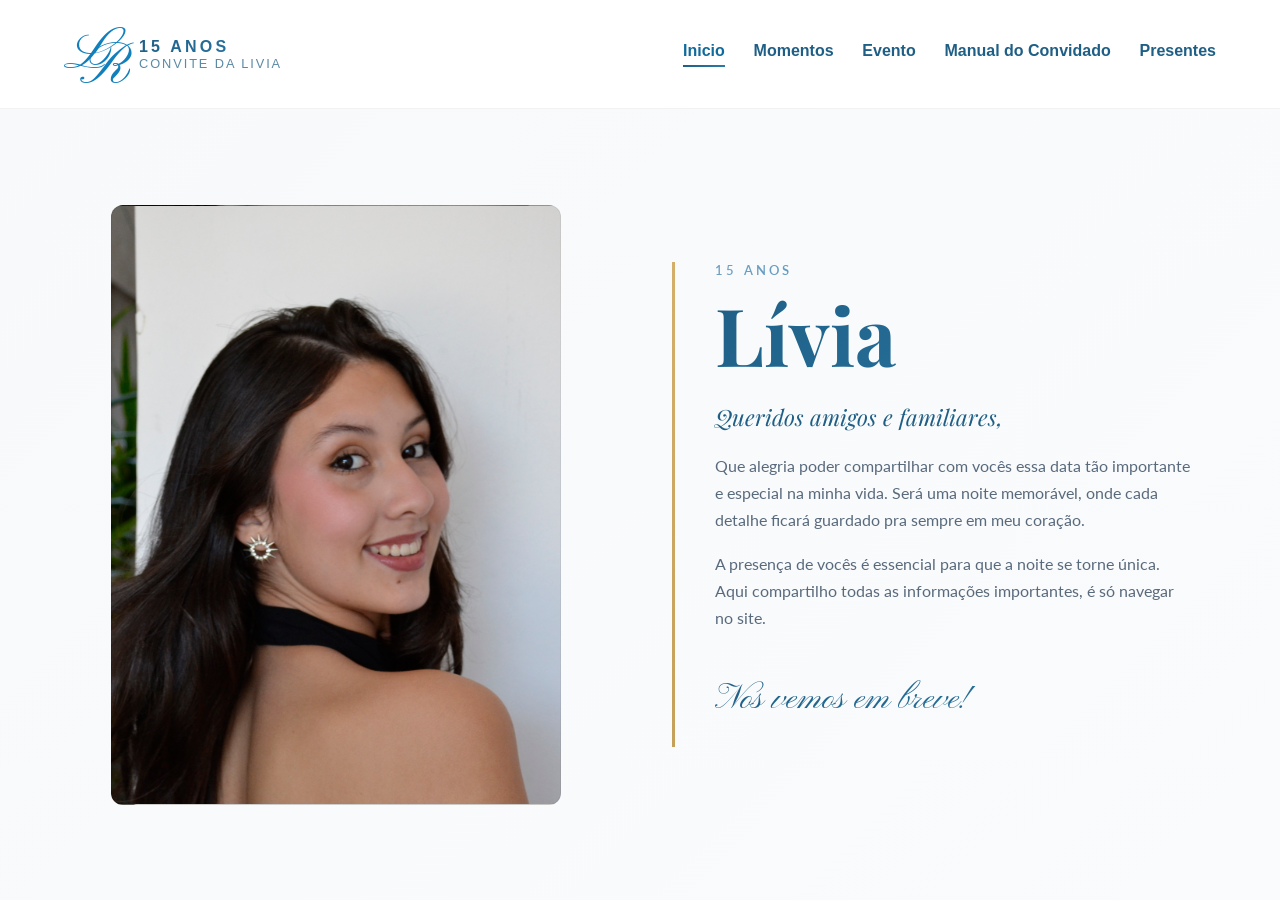
==== index.html @ baaee584 "Att funções" ====
<!DOCTYPE html>
<html lang="pt-br">

<head>
    <meta charset="UTF-8">
    <meta name="viewport" content="width=device-width, initial-scale=1.0">
    <link rel="preconnect" href="https://fonts.googleapis.com">
    <link rel="preconnect" href="https://fonts.gstatic.com" crossorigin>
    <link
        href="https://fonts.googleapis.com/css2?family=Lato:wght@300;400;700&family=Pinyon+Script&family=Playfair+Display:ital,wght@0,400;0,500;0,700;1,400&display=swap"
        rel="stylesheet">
    <link rel="stylesheet" href="css/style.css">
    <link rel="stylesheet" href="css/rsvp.css">
    <title>Festa da Livia</title>
</head>

<body>
    <div id="loading">
        <div class="iniciais">
            <span class="l">L</span>
            <span class="r">R</span>
        </div>
    </div>
    <div class="page">
        <header class="site-header">
            <div class="header-row">
                <div class="brand">
                    <div class="site-logo">
                        <span class="l">L</span>
                        <span class="r">R</span>
                    </div>
                    <div class="brand-info">
                        <span class="brand-title">15 anos</span>
                        <span class="brand-subtitle">Convite da Livia</span>
                    </div>
                </div>
                <button class="nav-toggle" type="button" aria-expanded="false" aria-controls="siteNav">
                    <span></span>
                    <span></span>
                    <span></span>
                </button>
            </div>
            <nav class="site-nav" id="siteNav">
                <a href="#inicio" class="is-active">Inicio</a>
                <a href="#biografia">Momentos</a> <!-- Added Momentos Link -->
                <a href="#evento">Evento</a>
                <a href="#manual">Manual do Convidado</a>
                <a href="#presentes">Presentes</a>
            </nav>
        </header>
        <main class="content">
            <!-- HOME SECTION (Professional Arch + Vertical Line) -->
            <section class="section home is-active" id="inicio">
                <div class="home-photo" aria-hidden="true">
                    <div class="photo-placeholder"></div>
                </div>
                <div class="home-text">
                    <span class="overline">15 Anos</span>
                    <h1>Lívia</h1>
                    <p>
                        Queridos amigos e familiares,
                    </p>
                    <p>
                        Que alegria poder compartilhar com vocês essa data tão importante e especial na minha vida.
                        Será uma noite memorável, onde cada detalhe ficará guardado pra sempre em meu coração.
                    </p>
                    <p>
                        A presença de vocês é essencial para que a noite se torne única.
                        Aqui compartilho todas as informações importantes, é só navegar no site.
                    </p>
                    <p class="signature">Nos vemos em breve!</p>
                </div>
            </section>

            <!-- BIO/MOMENTOS SECTION (Carousel) -->
            <section class="section bio" id="biografia">
                <!-- Carousel Container -->
                <div class="carousel-wrapper">
                    <div class="carousel-overlay"></div>
                    <!-- <div class="section-header">
                        <h2>Momentos</h2>
                    </div> -->
                    <div class="carousel-track">
                        <!-- Para adicionar mais fotos, basta copiar e colar a linha abaixo, trocando o caminho da imagem -->
                        <div class="carousel-slide active" style="background-image: url('img/1.JPG');"></div>
                        <div class="carousel-slide" style="background-image: url('img/2.JPG');"></div>
                        <div class="carousel-slide" style="background-image: url('img/3.JPG');"></div>
                        <div class="carousel-slide" style="background-image: url('img/4.JPG');"></div>
                        <div class="carousel-slide" style="background-image: url('img/5.JPG');"></div>
                        <div class="carousel-slide" style="background-image: url('img/6.JPG');"></div>
                    </div>
                    <div class="carousel-controls">
                        <button class="carousel-btn prev" aria-label="Anterior">←</button>
                        <div class="carousel-indicators">
                        </div>
                        <button class="carousel-btn next" aria-label="Próximo">→</button>
                    </div>
                </div>
            </section>

            <!-- EVENT SECTION (Professional Cards) -->
            <section class="section event" id="evento">
                <div class="section-header">
                    <h2>O Grande Dia</h2>
                    <p><br>Detalhes para você se programar.</p>
                </div>
                <div class="event-grid details-card-row">
                    <div class="detail-card">
                        <div class="icon-circle">📅</div>
                        <h3>Data</h3>
                        <p>19/06/2026</p>
                    </div>
                    <div class="detail-card">
                        <div class="icon-circle">⏰</div>
                        <h3>Horário</h3>
                        <p>20h30</p>
                    </div>
                    <div class="detail-card">
                        <div class="icon-circle">📍</div>
                        <h3>Local</h3>
                        <p style="font-size: 12px;">Alameda Araguaia, 540 - Santa Maria, São Caetano do Sul - SP,
                            09560-580</p>
                        <a href="https://maps.app.goo.gl/WbpALjQxz7UUGR426" class="btn-text">VER MAPA</a>
                    </div>
                </div>
                <div class="rsvp-area">
                    <button id="openRSVP" class="btn-primary">Confirmar Presença</button>
                    <p>Precisa de ajuda? <a target="_blank"
                            href="https://wa.me/5511984504493?text=Ol%C3%A1,%20preciso%20de%20ajuda%20sobre%20a%20festa%20da%20L%C3%ADvia!">Me
                            chame no WhatsApp</a></p>
                </div>
            </section>

            <!-- MANUAL DO CONVIDADO (Dress Code) -->
            <section class="section manual" id="manual">
                <div class="manual-layout">
                    <div class="manual-half left">
                        <span class="overline">Dress Code</span>
                        <h2>Homens</h2>
                        <p class="dress-code">Esporte Fino</p>
                        <p>
                            Sugerimos calça de sarja ou alfaiataria, camisa social. Uma combinação elegante e
                            confortável.
                        </p>
                    </div>
                    <!-- Right half implicitly acts as the separator because of its CSS formatting -->
                    <div class="manual-half right">
                        <span class="overline">Dress Code</span>
                        <h2>Mulheres</h2>
                        <p class="dress-code">Esporte Fino</p>
                        <p>
                            Sugerimos vestidos longuetes, midi ou na altura do joelho, macacões sofisticados ou
                            conjuntos elegantes.
                        </p>
                    </div>
                </div>

                <div class="manual-important-info forbidden-colors"
                    style="text-align: center; width: fit-content; max-width: 90vw; margin: 0 auto;">
                    <p>
                        <strong>Atenção:</strong> Por favor evitem as cores rosa e azul devido ser de uso exclusivo da
                        debutante.
                    </p>
                </div>

                <div class="manual-important-info forbidden-colors">
                    <p>
                        📅 <strong>Confirme a sua presença até o dia 05 de junho</strong><br><br>
                    <p style="text-align: center;">Apenas presenças confirmadas estarão incluídas na lista de convidados
                    </p>
                    </p>
                </div>
            </section>

            <!-- GIFTS SECTION (Side-by-Side Layout) -->
            <section class="section gifts" id="presentes">
                <div class="gifts-container">
                    <div class="gifts-info">
                        <h2>Presentes</h2>
                        <div class="gifts-message">
                            <p>
                                Gastei o dinheiro do meu intercâmbio na festa. Mas prometi aos meus pais que vocês me
                                ajudariam a realizá-lo mesmo assim.
                            </p>
                            <p>
                                Como sugestão de presente, seguem cotas onde vocês podem me ajudar a realizar mais esse
                                sonho.
                            </p>
                            <p class="highlight-text">
                                Logo menos vão me ver estudando pelo mundo. Obrigada!
                            </p>
                        </div>
                    </div>
                    <div class="gift-grid">
                        <button class="gift-option" data-value="50">
                            <span class="gift-badge">✈️ Viagem</span>
                            <span class="gift-amount">R$ 50</span>
                            <span class="gift-desc">Ajude na passagem</span>
                            <span class="gift-action">CONTRIBUIR</span>
                        </button>
                        <button class="gift-option featured" data-value="100">
                            <span class="gift-badge">📚 Estudos</span>
                            <span class="gift-amount">R$ 100</span>
                            <span class="gift-desc">Ajude nos livros</span>
                            <span class="gift-action">CONTRIBUIR</span>
                        </button>
                        <button class="gift-option" data-value="200">
                            <span class="gift-badge">🌍 Sonho</span>
                            <span class="gift-amount">R$ 200</span>
                            <span class="gift-desc">Ajude no sonho</span>
                            <span class="gift-action">CONTRIBUIR</span>
                        </button>
                        <button class="gift-option" data-value="outro">
                            <span class="gift-amount">Outro Valor</span>
                            <span class="gift-desc"> </span>
                            <span class="gift-action">CONTRIBUIR</span>
                        </button>
                    </div>
                </div>
            </section>
        </main>
    </div>
    <div class="modal" id="giftModal" aria-hidden="true">
        <div class="modal-backdrop" data-close></div>
        <div class="modal-card" role="dialog" aria-modal="true" aria-labelledby="giftTitle">
            <button class="modal-close" type="button" data-close aria-label="Fechar">×</button>
            <div class="modal-step modal-form is-active">
                <h3 id="giftTitle">Confirmar Presente</h3>
                <p class="modal-value">Valor: <strong id="giftValue">R$ 50</strong></p>
                <form id="giftForm" class="gift-form">
                    <label>
                        Nome Completo
                        <input type="text" name="nome" placeholder="Seu nome aqui" required>
                    </label>
                    <label id="customValueLabel" style="display:none;">
                        Valor que deseja doar (R$)
                        <input type="number" name="valorCustom" min="1" placeholder="Ex: 75">
                    </label>
                    <label>
                        Mensagem para a Livia
                        <textarea name="mensagem" rows="3" placeholder="Deixe um carinho..."></textarea>
                    </label>
                    <button type="submit">Gerar Pix</button>
                </form>
            </div>
            <div class="modal-step modal-qr">
                <h3>Obrigada!</h3>
                <p>Use o QR Code abaixo para finalizar o Pix.</p>
                <div class="qr-placeholder">QR Code aqui</div>
                <button type="button" id="copyPixBtn" class="copy-btn" style="display: none;">Copiar Código Pix</button>
                <p class="verification-note" style="margin-top: 1.5rem; font-size: 0.9rem; color: #596a7d; background: #eef2f5; padding: 1rem; border-radius: 8px; text-align: center; border: 1px solid rgba(89, 106, 125, 0.1);">
                    <strong>Aviso:</strong> Não há verificação automática de pagamento no site. Após finalizar o Pix no seu banco, o processo está concluído e você já pode fechar esta tela.
                </p>
                <p class="thanks-text" style="margin-top: 1.5rem;">Muito obrigada pelo carinho.</p>
            </div>
        </div>
    </div>
    <!-- RSVP MODAL -->
    <div class="modal" id="rsvpModal" aria-hidden="true">
        <div class="modal-backdrop" data-close></div>
        <div class="modal-card" role="dialog" aria-modal="true" aria-labelledby="rsvpTitle">
            <button class="modal-close" type="button" data-close aria-label="Fechar">×</button>
            <div class="modal-step is-active">
                <h3 id="rsvpTitle">Confirmar Presença</h3>
                <p>Por favor, preencha os dados abaixo para confirmar seu lugar na festa.</p>
                <form id="rsvpForm" class="gift-form">
                    <label>
                        Nome Completo
                        <input type="text" name="nome" placeholder="Seu nome aqui" required>
                    </label>
                    <label>
                        Quantas pessoas vão com você?
                        <input type="number" name="convidados" min="0" value="0" required>
                    </label>
                    <button type="submit">Confirmar Presença</button>
                </form>
            </div>
            <!-- Tela de Sucesso (aparece após confirmar) -->
            <div id="rsvpSuccess" class="rsvp-success" style="display:none;">
                <svg class="check-circle" viewBox="0 0 52 52">
                    <circle class="circle" cx="26" cy="26" r="25" />
                    <path class="check" d="M14 27 l8 8 l16 -16" />
                </svg>
                <h3>Presença Confirmada!</h3>
                <p>Ficamos felizes em saber que você estará<br>na festa da Livia. Até lá! 🎉</p>
            </div>
        </div>
    </div>

    <script src="js/script.js"></script>
    <script src="js/carousel.js"></script>
    <script src="js/modal.js"></script>
    <script src="js/rsvp.js"></script>
</body>

</html>
---- css/style.css ----
/* ========================================
   PROFESSIONAL UI/UX REDESIGN
   Modern, Premium, Elegant
   ======================================== */

@import url(https://fonts.googleapis.com/css2?family=Pinyon+Script&display=swap);

/* ========================================
   1. RESET & BASE
   ======================================== */

* {
    margin: 0;
    padding: 0;
    box-sizing: border-box;
}

html,
body {
    height: 100%;
}

html {
    scroll-behavior: smooth;
}

body {
    background: linear-gradient(135deg, #f8f9fb 0%, #fafbfc 100%);
    color: #2c3e50;
    font-family: 'Lato', sans-serif;
    display: block;
    overflow: hidden;
}

/* ========================================
   2. LOADING SCREEN
   ======================================== */

#loading {
    position: fixed;
    inset: 0;
    background: linear-gradient(135deg, #ffffff 0%, #f8f9fb 100%);
    display: flex;
    justify-content: center;
    align-items: center;
    z-index: 9999;
    animation: fadeOut 1s ease forwards;
    animation-delay: 2.5s;
}

.iniciais {
    font-family: 'Pinyon Script', cursive;
    font-size: 120px;
    color: #7fb8d6;
    opacity: 0.95;
    text-align: center;
    letter-spacing: -30px;
    animation: pulse 2s ease infinite;
}

.iniciais .l {
    margin-right: -30px;
}

.iniciais .r {
    position: relative;
    top: 50px;
}

@keyframes pulse {

    0%,
    100% {
        transform: scale(1);
        opacity: 0.8;
    }

    50% {
        transform: scale(1.05);
        opacity: 1;
    }
}

@keyframes fadeOut {
    to {
        opacity: 0;
        visibility: hidden;
    }
}

/* ========================================
   3. HEADER
   ======================================== */

.site-header {
    display: flex;
    align-items: center;
    justify-content: space-between;
    padding: 1.5rem 5%;
    position: sticky;
    top: 0;
    width: 100%;
    background: rgba(255, 255, 255, 0.98);
    backdrop-filter: blur(10px);
    border-bottom: 1px solid rgba(0, 0, 0, 0.05);
    z-index: 1000;
    font-family: sans-serif;
}

.header-row {
    display: flex;
    align-items: center;
    justify-content: space-between;
    width: 100%;
}

.brand {
    display: flex;
    align-items: center;
    gap: 1.5rem;
}

.site-logo {
    font-family: 'Pinyon Script', cursive;
    font-size: 60px;
    color: #117fbb;
    letter-spacing: -15px;
    display: flex;
    align-items: center;
    line-height: 1;
}

.site-logo .l {
    margin-right: -15px;
}

.site-logo .r {
    position: relative;
    top: 15px;
}

.brand-info {
    display: flex;
    flex-direction: column;
}

.brand-title {
    font-size: 1rem;
    font-weight: 700;
    background: linear-gradient(135deg, #1f5f86 0%, #2a7ba8 100%);
    -webkit-background-clip: text;
    -webkit-text-fill-color: transparent;
    background-clip: text;
    text-transform: uppercase;
    letter-spacing: 0.2em;
    font-family: sans-serif;
}

.brand-subtitle {
    font-size: 0.8rem;
    color: #5a8aa6;
    text-transform: uppercase;
    letter-spacing: 0.15em;
    font-family: sans-serif;
}

/* ========================================
   4. NAVIGATION
   ======================================== */

.site-nav {
    display: flex;
    gap: 1.8rem;
    font-weight: 600;
    font-family: sans-serif !important;
}

.site-nav a {
    text-decoration: none;
    color: #1f5f86;
    padding-bottom: 5px;
    border-bottom: 2px solid transparent;
    transition: all 0.3s cubic-bezier(0.4, 0, 0.2, 1);
    font-family: sans-serif;
    position: relative;
    white-space: nowrap;
}

.site-nav a::after {
    content: '';
    position: absolute;
    bottom: -2px;
    left: 0;
    width: 0;
    height: 2px;
    background: linear-gradient(90deg, #1f5f86 0%, #2a7ba8 100%);
    transition: width 0.3s cubic-bezier(0.4, 0, 0.2, 1);
}

.site-nav a:hover::after,
.site-nav a.is-active::after {
    width: 100%;
}

.site-nav a:hover,
.site-nav a.is-active {
    color: #0f6a9d;
}

.nav-toggle {
    display: none;
    border: none;
    background: transparent;
    cursor: pointer;
    flex-direction: column;
    gap: 6px;
}

.nav-toggle span {
    width: 25px;
    height: 2px;
    background: linear-gradient(90deg, #1f5f86 0%, #2a7ba8 100%);
    transition: all 0.3s;
}

/* ========================================
   5. PAGE STRUCTURE
   ======================================== */

.page {
    height: 100vh;
    overflow: hidden;
    display: flex;
    flex-direction: column;
}

.content {
    flex: 1;
    position: relative;
    background: transparent;
    overflow: hidden;
    display: flex;
    flex-direction: column;
    padding: 0 5%;
}

.content h1,
.content h2,
.content h3 {
    font-family: 'Playfair Display', serif;
}

.content p,
.content span,
.content button,
.content a:not(.btn-text) {
    font-family: 'Lato', sans-serif;
}

/* ========================================
   6. SECTIONS - SPA BEHAVIOR
   ======================================== */

.section {
    display: none;
    height: 100%;
    width: 100%;
    flex-direction: column;
    justify-content: center;
    align-items: center;
    overflow-y: auto;
}

.section.is-active {
    display: flex;
    animation: fadeInUp 0.5s cubic-bezier(0.4, 0, 0.2, 1);
}

@keyframes fadeInUp {
    from {
        opacity: 0;
        transform: translateY(20px);
    }

    to {
        opacity: 1;
        transform: translateY(0);
    }
}

.section.home.is-active {
    display: grid;
    grid-template-columns: 1fr 1fr;
    gap: 4rem;
    max-width: 1200px;
    margin: 0 auto;
    align-content: center;
}

/* ========================================
   7. HOME SECTION
   ======================================== */

.home-photo {
    display: flex;
    justify-content: center;
    position: relative;
    width: 100%;
}

.photo-placeholder {
    width: 100%;
    max-width: 450px;
    aspect-ratio: 3 / 4;
    background: #fff;
    border-radius: 12px;
    border: 1px solid rgba(0, 0, 0, 0.05);
    display: flex;
    align-items: center;
    justify-content: center;
    background-image: url('../img/Foto Principal.JPG');
    background-size: cover;
    background-position: center;
    color: transparent;
    font-weight: 600;
    position: relative;
    transition: transform 0.3s cubic-bezier(0.4, 0, 0.2, 1);
}

.photo-placeholder:hover {
    transform: scale(1.02);
}

.home-text {
    border-left: 3px solid transparent;
    border-image: linear-gradient(180deg, #d4af6a 0%, #c5a059 100%) 1;
    padding-left: 2.5rem;
    text-align: left;
    display: flex;
    flex-direction: column;
    justify-content: center;
}

.home-text .overline {
    font-family: 'Lato', sans-serif;
    display: block;
    font-size: 0.8rem;
    text-transform: uppercase;
    letter-spacing: 0.25em;
    background: linear-gradient(90deg, #6fa0c4 0%, #2a7ba8 100%);
    -webkit-background-clip: text;
    -webkit-text-fill-color: transparent;
    background-clip: text;
    margin-bottom: 1rem;
    font-weight: 600;
}

.home-text h1 {
    font-family: 'Playfair Display', serif;
    font-size: 5rem;
    background: linear-gradient(135deg, #1f5f86 0%, #2a7ba8 100%);
    -webkit-background-clip: text;
    -webkit-text-fill-color: transparent;
    background-clip: text;
    margin-bottom: 1.5rem;
    line-height: 1;
}

.home-text p {
    font-family: 'Lato', sans-serif;
    font-size: 1rem;
    line-height: 1.7;
    color: #596a7d;
    margin-bottom: 1rem;
    max-width: 480px;
}

.home-text p:first-of-type {
    font-family: 'Playfair Display', serif;
    font-style: italic;
    font-size: 1.4rem;
    color: #1f5f86;
}

.home-text .signature {
    font-family: 'Pinyon Script', cursive;
    font-size: 2.2rem;
    background: linear-gradient(135deg, #1f5f86 0%, #2a7ba8 100%);
    -webkit-background-clip: text;
    -webkit-text-fill-color: transparent;
    background-clip: text;
    margin-top: 1.5rem;
}

/* ========================================
   7.5 MANUAL DO CONVIDADO
   ======================================== */

.section.manual.is-active {
    display: flex;
    flex-direction: column;
    justify-content: center;
    align-items: center;
    width: 100%;
    gap: 4rem;
}

.manual-layout {
    display: grid;
    grid-template-columns: 1fr 1fr;
    gap: 0;
    max-width: 1200px;
    margin: 0 auto;
    align-items: center;
}

.manual-half {
    display: flex;
    flex-direction: column;
    justify-content: center;
}

.manual-half.left {
    text-align: center;
    align-items: center;
    padding-right: 2rem;
}

.manual-half.right {
    border-left: 3px solid transparent;
    border-image: linear-gradient(180deg, #d4af6a 0%, #c5a059 100%) 1;
    padding-left: 2rem;
    text-align: center;
    align-items: center;
}

.manual-half .overline {
    font-family: 'Lato', sans-serif;
    display: block;
    font-size: 0.8rem;
    text-transform: uppercase;
    letter-spacing: 0.25em;
    background: linear-gradient(90deg, #6fa0c4 0%, #2a7ba8 100%);
    -webkit-background-clip: text;
    -webkit-text-fill-color: transparent;
    background-clip: text;
    margin-bottom: 1rem;
    font-weight: 600;
}

.manual-half h2 {
    font-family: 'Playfair Display', serif;
    font-size: 4rem;
    background: linear-gradient(135deg, #1f5f86 0%, #2a7ba8 100%);
    -webkit-background-clip: text;
    -webkit-text-fill-color: transparent;
    background-clip: text;
    margin-bottom: 0.5rem;
    line-height: 1;
}

.manual-half .dress-code {
    font-family: 'Playfair Display', serif;
    font-style: italic;
    font-size: 1.6rem;
    color: #1f5f86;
    margin-bottom: 1.5rem;
}

.manual-half p {
    font-family: 'Lato', sans-serif;
    font-size: 1.05rem;
    line-height: 1.7;
    color: #596a7d;
    margin-bottom: 1rem;
    max-width: 400px;
    text-align: center;
}

.forbidden-colors {
    margin-top: 1.5rem;
    padding: 1.5rem;
    background: linear-gradient(135deg, rgba(197, 160, 89, 0.05) 0%, rgba(197, 160, 89, 0.1) 100%);
    border-radius: 12px;
    border: 1px solid rgba(197, 160, 89, 0.2);
    box-shadow: 0 4px 15px rgba(197, 160, 89, 0.05);
}

.forbidden-colors strong {
    color: #c5a059;
    font-family: 'Playfair Display', serif;
    font-size: 1.2rem;
}

.manual-important-info {
    max-width: 600px;
    text-align: center;
}

.manual-important-info p {
    font-family: 'Lato', sans-serif;
    font-size: 1.15rem;
    line-height: 1.6;
    color: #1f5f86;
    margin: 0;
}

/* ========================================
   8. MOMENTOS - PREMIUM CAROUSEL
   ======================================== */

.bio {
    justify-content: center;
    background: linear-gradient(135deg, #f8f9fb 0%, #fafbfc 100%);
    padding: 0 !important;
}

.section-header {
    text-align: center;
    margin-bottom: 3rem;
    position: relative;
    z-index: 10;
}

/* Specific overlay for Momentos */
.carousel-wrapper .section-header {
    position: absolute;
    top: 3rem;
    left: 50%;
    transform: translateX(-50%);
    z-index: 20;
    pointer-events: none;
    margin-bottom: 0;
}

.section-header h2 {
    font-size: 3.5rem;
    color: #1f5f86;
    margin-bottom: 0.5rem;
    position: relative;
    display: inline-block;
}

.carousel-wrapper .section-header h2 {
    font-size: 4rem;
    color: #fff;
    text-shadow: 0 2px 10px rgba(0, 0, 0, 0.2);
}

.section-header h2::after {
    content: '';
    position: absolute;
    bottom: -10px;
    left: 50%;
    transform: translateX(-50%);
    width: 60px;
    height: 3px;
    background: linear-gradient(90deg, #d4af6a 0%, #c5a059 100%);
    border-radius: 2px;
}

.carousel-wrapper .section-header h2::after {
    bottom: -5px;
    width: 40px;
    height: 2px;
    background: #d4af6a;
}

.carousel-wrapper {
    width: 100%;
    height: 80vh;
    border-radius: 32px;
    position: relative;
    overflow: hidden;
    margin: 0 auto;
}

.carousel-overlay {
    position: absolute;
    inset: 0;
    /* background: linear-gradient(to bottom, rgba(0, 0, 0, 0.4) 0%, transparent 30%, transparent 70%, rgba(0, 0, 0, 0.4) 100%); */
    z-index: 5;
    pointer-events: none;
}

.carousel-track {
    display: flex;
    height: 100%;
    transition: transform 0.6s cubic-bezier(0.4, 0, 0.2, 1);
}

.carousel-slide {
    flex: 0 0 100%;
    height: 100%;
    display: flex;
    align-items: center;
    justify-content: center;
    background-size: contain;
    background-repeat: no-repeat;
    background-position: center;
    color: transparent;
    font-weight: 600;
    position: relative;
    overflow: hidden;
}

.carousel-slide::before {
    content: '';
    position: absolute;
    inset: 0;
    background: linear-gradient(135deg, rgba(31, 95, 134, 0.05) 0%, rgba(42, 123, 168, 0.05) 100%);
    opacity: 0;
    transition: opacity 0.3s;
}

.carousel-slide.active::before {
    opacity: 1;
}

.carousel-controls {
    position: absolute;
    bottom: 30px;
    width: 100%;
    display: flex;
    justify-content: center;
    align-items: center;
    gap: 20px;
}

.carousel-btn {
    width: 54px;
    height: 54px;
    border-radius: 50%;
    background: rgba(255, 255, 255, 0.15);
    backdrop-filter: blur(10px);
    -webkit-backdrop-filter: blur(10px);
    border: 1px solid rgba(255, 255, 255, 0.2);
    color: #fff;
    cursor: pointer;
    font-size: 1.2rem;
    display: flex;
    align-items: center;
    justify-content: center;
    transition: all 0.3s cubic-bezier(0.4, 0, 0.2, 1);
}

.carousel-btn:hover {
    background: rgba(255, 255, 255, 0.3);
    transform: scale(1.1);
}

.carousel-indicators {
    display: flex;
    gap: 12px;
    background: rgba(0, 0, 0, 0.2);
    padding: 10px 20px;
    border-radius: 30px;
    backdrop-filter: blur(8px);
}

.carousel-indicators .dot {
    width: 8px;
    height: 8px;
    border-radius: 50%;
    background: rgba(255, 255, 255, 0.3);
    cursor: pointer;
    transition: all 0.3s cubic-bezier(0.4, 0, 0.2, 1);
}

.carousel-indicators .dot.active {
    background: white;
    width: 24px;
    border-radius: 4px;
}

/* ========================================
   9. EVENTO - ELEVATED CARDS
   ======================================== */

.event,
.gifts {
    max-width: 1200px;
    margin: 0 auto;
    width: 100%;
}

.event-grid.details-card-row {
    display: grid;
    grid-template-columns: repeat(3, minmax(0, 1fr));
    gap: 2.5rem;
}

.detail-card {
    background: white;
    padding: 3rem 2rem;
    border-radius: 20px;
    text-align: center;
    box-shadow:
        0 10px 40px rgba(31, 95, 134, 0.08),
        0 0 0 1px rgba(31, 95, 134, 0.05);
    display: flex;
    flex-direction: column;
    align-items: center;
    justify-content: center;
    transition: all 0.3s cubic-bezier(0.4, 0, 0.2, 1);
    position: relative;
    overflow: hidden;
}

.detail-card::before {
    content: '';
    position: absolute;
    inset: 0;
    background: linear-gradient(135deg, rgba(31, 95, 134, 0.03) 0%, rgba(42, 123, 168, 0.03) 100%);
    opacity: 0;
    transition: opacity 0.3s;
}

.detail-card:hover {
    transform: translateY(-8px);
    box-shadow:
        0 20px 60px rgba(31, 95, 134, 0.15),
        0 0 0 1px rgba(31, 95, 134, 0.08);
}

.detail-card:hover::before {
    opacity: 1;
}

.detail-card .icon-circle {
    font-size: 3rem;
    margin-bottom: 1.5rem;
    display: flex;
    align-items: center;
    justify-content: center;
    width: 80px;
    height: 80px;
    border-radius: 50%;
    background: linear-gradient(135deg, rgba(31, 95, 134, 0.1) 0%, rgba(42, 123, 168, 0.1) 100%);
    position: relative;
}

.detail-card h3 {
    font-size: 1.5rem;
    background: linear-gradient(135deg, #1f5f86 0%, #2a7ba8 100%);
    -webkit-background-clip: text;
    -webkit-text-fill-color: transparent;
    background-clip: text;
    margin-bottom: 0.5rem;
}

.detail-card p {
    color: #596a7d;
    font-size: 1.1rem;
}

.btn-text {
    margin-top: 1.5rem;
    font-size: 0.85rem;
    text-transform: uppercase;
    font-weight: 700;
    background: linear-gradient(90deg, #d4af6a 0%, #c5a059 100%);
    -webkit-background-clip: text;
    -webkit-text-fill-color: transparent;
    background-clip: text;
    text-decoration: none;
    letter-spacing: 0.1em;
    position: relative;
    padding-bottom: 3px;
}

.btn-text::after {
    content: '';
    position: absolute;
    bottom: 0;
    left: 0;
    width: 100%;
    height: 2px;
    background: linear-gradient(90deg, #d4af6a 0%, #c5a059 100%);
    transform: scaleX(0);
    transition: transform 0.3s cubic-bezier(0.4, 0, 0.2, 1);
}

.btn-text:hover::after {
    transform: scaleX(1);
}

/* ========================================
   10. PRESENTES - PREMIUM GIFT CARDS
   ======================================== */

.gifts-container {
    display: grid;
    grid-template-columns: 1fr 1.2fr;
    gap: 4rem;
    align-items: center;
    width: 100%;
}

.gifts-info h2 {
    font-size: 3.5rem;
    background: linear-gradient(135deg, #1f5f86 0%, #2a7ba8 100%);
    -webkit-background-clip: text;
    -webkit-text-fill-color: transparent;
    background-clip: text;
    margin-bottom: 2rem;
}

.gifts-message p {
    margin-bottom: 1.5rem;
    line-height: 1.8;
    color: #596a7d;
    font-size: 1.05rem;
}

.gifts-message .highlight-text {
    font-family: 'Playfair Display', serif;
    font-style: italic;
    background: linear-gradient(90deg, #a3527b 0%, #c5a059 100%);
    -webkit-background-clip: text;
    -webkit-text-fill-color: transparent;
    background-clip: text;
    font-size: 1.15rem;
}

.gift-grid {
    display: grid;
    grid-template-columns: repeat(2, 1fr);
    gap: 2rem;
}

.gift-option {
    background: white;
    padding: 3rem 2rem;
    border-radius: 20px;
    text-align: center;
    box-shadow:
        0 10px 40px rgba(31, 95, 134, 0.08),
        0 0 0 1px rgba(31, 95, 134, 0.05);
    display: flex;
    flex-direction: column;
    align-items: center;
    justify-content: center;
    transition: all 0.3s cubic-bezier(0.4, 0, 0.2, 1);
    position: relative;
    cursor: pointer;
    border: 2px solid transparent;
}

.gift-option::before {
    content: '';
    position: absolute;
    inset: 0;
    background: linear-gradient(135deg, rgba(31, 95, 134, 0.03) 0%, rgba(42, 123, 168, 0.03) 100%);
    opacity: 0;
    transition: opacity 0.3s;
    border-radius: 20px;
}

.gift-option:hover {
    transform: translateY(-8px);
    box-shadow:
        0 20px 60px rgba(31, 95, 134, 0.15),
        0 0 0 1px rgba(31, 95, 134, 0.08);
    border-color: rgba(31, 95, 134, 0.1);
}

.gift-option:hover::before {
    opacity: 1;
}

.gift-option.featured {
    border: 2px solid transparent;
    background: linear-gradient(white, white) padding-box,
        linear-gradient(135deg, #d4af6a 0%, #c5a059 100%) border-box;
    animation: featuredPulse 3s ease-in-out infinite;
}

@keyframes featuredPulse {

    0%,
    100% {
        box-shadow:
            0 10px 40px rgba(197, 160, 89, 0.15),
            0 0 30px rgba(197, 160, 89, 0.1);
    }

    50% {
        box-shadow:
            0 15px 50px rgba(197, 160, 89, 0.25),
            0 0 40px rgba(197, 160, 89, 0.2);
    }
}

.gift-badge {
    position: absolute;
    top: 1rem;
    right: 1rem;
    font-size: 0.75rem;
    color: white;
    background: linear-gradient(135deg, #2a7ba8 0%, #1f5f86 100%);
    padding: 0.4rem 0.8rem;
    border-radius: 20px;
    font-weight: 600;
    box-shadow: 0 4px 15px rgba(31, 95, 134, 0.25);
}

.gift-amount {
    font-family: 'Playfair Display', serif;
    font-weight: 700;
    font-size: 3rem;
    display: block;
    background: linear-gradient(135deg, #1f5f86 0%, #2a7ba8 100%);
    -webkit-background-clip: text;
    -webkit-text-fill-color: transparent;
    background-clip: text;
    margin-bottom: 0.5rem;
}

.gift-desc {
    color: #889bad;
    margin-bottom: 2rem;
    font-size: 0.95rem;
}

.gift-action {
    display: block;
    width: 100%;
    padding: 1rem 0;
    background: linear-gradient(135deg, #1f5f86 0%, #2a7ba8 100%);
    color: white;
    border-radius: 12px;
    margin-top: auto;
    font-size: 0.85rem;
    font-weight: 700;
    text-transform: uppercase;
    letter-spacing: 1.5px;
    border: none;
    box-shadow: 0 6px 25px rgba(31, 95, 134, 0.25);
    transition: all 0.3s cubic-bezier(0.4, 0, 0.2, 1);
    position: relative;
    overflow: hidden;
}

.gift-action::before {
    content: '';
    position: absolute;
    top: 50%;
    left: 50%;
    width: 0;
    height: 0;
    border-radius: 50%;
    background: rgba(255, 255, 255, 0.2);
    transform: translate(-50%, -50%);
    transition: width 0.5s, height 0.5s;
}

.gift-option:hover .gift-action {
    transform: translateY(-2px);
    box-shadow: 0 10px 35px rgba(31, 95, 134, 0.35);
}

.gift-option:hover .gift-action::before {
    width: 300px;
    height: 300px;
}

/* ========================================
   11. MODAL - POLISHED EXPERIENCE
   ======================================== */

.modal {
    position: fixed;
    inset: 0;
    display: flex;
    align-items: center;
    justify-content: center;
    opacity: 0;
    pointer-events: none;
    transition: opacity 0.3s cubic-bezier(0.4, 0, 0.2, 1);
    z-index: 998;
}

.modal.is-open {
    opacity: 1;
    pointer-events: auto;
}

.modal-backdrop {
    position: absolute;
    inset: 0;
    background: rgba(30, 40, 50, 0.7);
    backdrop-filter: blur(8px);
}

.modal-card {
    position: relative;
    background: white;
    border-radius: 24px;
    padding: 3rem;
    width: min(520px, 90vw);
    box-shadow:
        0 40px 100px rgba(0, 0, 0, 0.3),
        0 0 0 1px rgba(31, 95, 134, 0.1);
    z-index: 1;
    animation: modalSlideUp 0.4s cubic-bezier(0.4, 0, 0.2, 1);
}

@keyframes modalSlideUp {
    from {
        opacity: 0;
        transform: translateY(30px) scale(0.95);
    }

    to {
        opacity: 1;
        transform: translateY(0) scale(1);
    }
}

.modal-close {
    position: absolute;
    top: 1.5rem;
    right: 1.5rem;
    border: none;
    background: rgba(31, 95, 134, 0.1);
    width: 36px;
    height: 36px;
    border-radius: 50%;
    font-size: 1.3rem;
    cursor: pointer;
    color: #1f5f86;
    display: flex;
    align-items: center;
    justify-content: center;
    transition: all 0.3s;
}

.modal-close:hover {
    background: rgba(31, 95, 134, 0.15);
    transform: rotate(90deg);
}

.modal-step {
    display: none;
}

.modal-step.is-active {
    display: block;
    animation: fadeIn 0.3s;
}

@keyframes fadeIn {
    from {
        opacity: 0;
    }

    to {
        opacity: 1;
    }
}

.modal-step h3 {
    font-size: 2.2rem;
    background: linear-gradient(135deg, #1f5f86 0%, #2a7ba8 100%);
    -webkit-background-clip: text;
    -webkit-text-fill-color: transparent;
    background-clip: text;
    margin-bottom: 0.5rem;
}

.modal-value {
    margin: 0.5rem 0 2rem;
    font-size: 1.3rem;
    font-weight: 600;
}

.modal-value strong {
    background: linear-gradient(90deg, #d4af6a 0%, #c5a059 100%);
    -webkit-background-clip: text;
    -webkit-text-fill-color: transparent;
    background-clip: text;
}

.gift-form {
    display: flex;
    flex-direction: column;
    gap: 1.5rem;
}

.gift-form label {
    display: flex;
    flex-direction: column;
    gap: 0.6rem;
    font-weight: 600;
    color: #445566;
    font-size: 0.95rem;
}

.gift-form input,
.gift-form textarea {
    border-radius: 12px;
    border: 2px solid #e8ecf0;
    padding: 1rem 1.2rem;
    font-size: 1rem;
    font-family: inherit;
    resize: none;
    background: #fafbfc;
    transition: all 0.3s cubic-bezier(0.4, 0, 0.2, 1);
}

.gift-form input:focus,
.gift-form textarea:focus {
    outline: none;
    border-color: #1f5f86;
    background: white;
    box-shadow: 0 0 0 4px rgba(31, 95, 134, 0.08);
}

.gift-form button, .copy-btn {
    margin-top: 1rem;
    border: none;
    border-radius: 12px;
    padding: 1.2rem;
    background: linear-gradient(135deg, #1f5f86 0%, #2a7ba8 100%);
    color: white;
    font-size: 1.05rem;
    font-weight: 700;
    cursor: pointer;
    box-shadow: 0 8px 30px rgba(31, 95, 134, 0.3);
    transition: all 0.3s cubic-bezier(0.4, 0, 0.2, 1);
    text-transform: uppercase;
    letter-spacing: 1px;
    width: 100%;
}

.gift-form button:hover:not(:disabled), .copy-btn:hover:not(:disabled) {
    transform: translateY(-2px);
    box-shadow: 0 12px 40px rgba(31, 95, 134, 0.4);
}

.gift-form button:disabled, .copy-btn:disabled {
    opacity: 0.7;
    cursor: not-allowed;
}

.qr-placeholder {
    height: 240px;
    border-radius: 16px;
    background: linear-gradient(135deg, #f0f4f8 0%, #e9eff5 100%);
    display: flex;
    align-items: center;
    justify-content: center;
    font-weight: 600;
    color: #497996;
    margin: 1.5rem 0 1rem;
    box-shadow: inset 0 2px 10px rgba(31, 95, 134, 0.08);
}

.qr-placeholder img {
    max-width: 100%;
    max-height: 100%;
}

.thanks-text {
    font-weight: 600;
    background: linear-gradient(90deg, #1f5f86 0%, #2a7ba8 100%);
    -webkit-background-clip: text;
    -webkit-text-fill-color: transparent;
    background-clip: text;
    text-align: center;
}

/* ========================================
   12. RESPONSIVE
   ======================================== */

@media (max-width: 900px) {
    .gifts-container {
        grid-template-columns: 1fr;
        gap: 3rem;
        text-align: center;
    }

    .gift-grid {
        grid-template-columns: 1fr;
    }

    .event-grid.details-card-row {
        grid-template-columns: 1fr;
    }

    .section.home.is-active {
        grid-template-columns: 1fr;
        display: flex;
        flex-direction: column;
        gap: 2rem;
    }

    .home-text {
        border-left: none;
        border-image: none;
        padding-left: 0;
        align-items: center;
        text-align: center;
    }

    .manual-layout {
        grid-template-columns: 1fr;
        gap: 2rem;
        text-align: center;
    }
    
    .manual-half.left,
    .manual-half.right {
        align-items: center;
        text-align: center;
        padding-left: 0;
        padding-right: 0;
        border-left: none;
        border-image: none;
    }

    .manual-half.left p {
        text-align: center;
    }

    .nav-toggle {
        display: flex;
    }

    .site-nav {
        display: none;
        position: absolute;
        top: 100%;
        left: 0;
        width: 100%;
        background: rgba(255, 255, 255, 0.98);
        backdrop-filter: blur(10px);
        flex-direction: column;
        padding: 1rem;
        box-shadow: 0 18px 30px rgba(31, 95, 134, 0.12);
    }

    .site-nav.is-open {
        display: flex;
    }

    body,
    .page,
    .content {
        overflow: auto;
        height: auto;
    }

    .section {
        height: auto;
        min-height: 90vh;
        overflow: visible;
        padding: 4rem 5%;
    }

    .section-header h2 {
        font-size: 2.5rem;
    }

    .carousel-wrapper .section-header {
        top: 2rem;
        width: 90%;
    }

    .carousel-wrapper .section-header h2 {
        font-size: 2.8rem;
    }

    .home-text h1 {
        font-size: 3.5rem;
    }
}
---- css/rsvp.css ----
/**
 * RSVP Styles & Animations
 */

/* ─── Área do Botão Principal ─── */
.rsvp-area {
    text-align: center;
    margin-top: 3rem;
    padding: 3rem 2rem;
    background: linear-gradient(135deg, rgba(31, 95, 134, 0.05) 0%, rgba(42, 123, 168, 0.05) 100%);
    border-radius: 24px;
    display: flex;
    flex-direction: column;
    align-items: center;
    gap: 1.5rem;
}

/* ─── Botão Principal com Animação Pulse ─── */
@keyframes pulse-ring {
    0%   { transform: scale(0.95); box-shadow: 0 0 0 0 rgba(31, 95, 134, 0.5); }
    70%  { transform: scale(1);    box-shadow: 0 0 0 14px rgba(31, 95, 134, 0); }
    100% { transform: scale(0.95); box-shadow: 0 0 0 0   rgba(31, 95, 134, 0); }
}

.btn-primary {
    border: none;
    background: linear-gradient(135deg, #1f5f86 0%, #2a7ba8 100%);
    color: white;
    padding: 1.2rem 3rem;
    font-size: 1.1rem;
    font-weight: 700;
    border-radius: 50px;
    cursor: pointer;
    text-transform: uppercase;
    letter-spacing: 0.15em;
    box-shadow: 0 10px 30px rgba(31, 95, 134, 0.25);
    transition: transform 0.3s, box-shadow 0.3s;
    animation: pulse-ring 2.4s cubic-bezier(0.455, 0.03, 0.515, 0.955) infinite;
}

.btn-primary:hover {
    animation: none;
    transform: translateY(-3px);
    box-shadow: 0 15px 40px rgba(31, 95, 134, 0.4);
}

.rsvp-area p {
    margin-top: 0;
    color: #5a8aa6;
    font-size: 0.95rem;
}

.rsvp-area a {
    color: #1f5f86;
    text-decoration: none;
    font-weight: 700;
    border-bottom: 2px solid rgba(31, 95, 134, 0.2);
    transition: all 0.3s;
}

.rsvp-area a:hover {
    border-color: #1f5f86;
    color: #0f6a9d;
}

/* ─── Tela de Sucesso (Animação de Check) ─── */
.rsvp-success {
    display: flex;
    flex-direction: column;
    align-items: center;
    gap: 1.2rem;
    padding: 1rem 0;
    animation: fadeInUp 0.5s cubic-bezier(0.4, 0, 0.2, 1);
}

.rsvp-success h3 {
    font-size: 1.8rem;
    color: #1f5f86;
    margin: 0;
}

.rsvp-success p {
    color: #596a7d;
    font-size: 1rem;
    text-align: center;
    margin: 0;
}

/* SVG animado do Checkmark */
.check-circle {
    width: 90px;
    height: 90px;
}

.check-circle .circle {
    stroke: #2a7ba8;
    stroke-dasharray: 166;
    stroke-dashoffset: 166;
    stroke-width: 3;
    stroke-linecap: round;
    fill: none;
    animation: draw-circle 0.7s cubic-bezier(0.65, 0, 0.45, 1) 0.1s forwards;
}

.check-circle .check {
    stroke: #1f5f86;
    stroke-dasharray: 48;
    stroke-dashoffset: 48;
    stroke-width: 3.5;
    stroke-linecap: round;
    stroke-linejoin: round;
    fill: none;
    animation: draw-check 0.4s cubic-bezier(0.65, 0, 0.45, 1) 0.75s forwards;
}

@keyframes draw-circle {
    to { stroke-dashoffset: 0; }
}

@keyframes draw-check {
    to { stroke-dashoffset: 0; }
}

@keyframes fadeInUp {
    from { opacity: 0; transform: translateY(10px); }
    to   { opacity: 1; transform: translateY(0); }
}
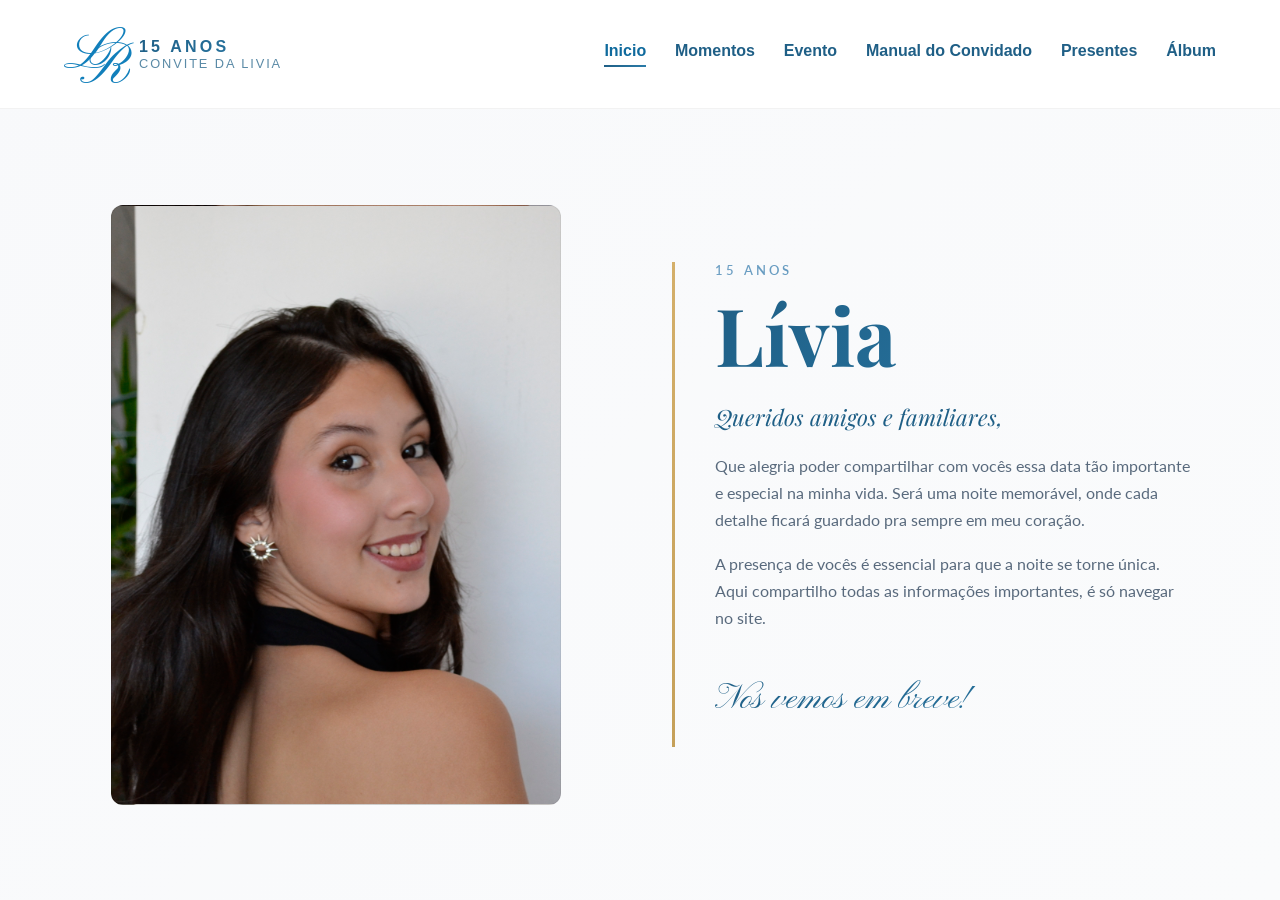
==== commit 78e6fd81: "feat: adiciona aba e secao do album de fotos com download do aplicativo e qrcode" ====
--- a/index.html
+++ b/index.html
@@ -4,6 +4,7 @@
 <head>
     <meta charset="UTF-8">
     <meta name="viewport" content="width=device-width, initial-scale=1.0">
+    <meta name="format-detection" content="telephone=no, date=no, address=no, email=no">
     <link rel="preconnect" href="https://fonts.googleapis.com">
     <link rel="preconnect" href="https://fonts.gstatic.com" crossorigin>
     <link
@@ -11,6 +12,8 @@
         rel="stylesheet">
     <link rel="stylesheet" href="css/style.css">
     <link rel="stylesheet" href="css/rsvp.css">
+    <link rel="icon" href="img/icon.ico" type="image/x-icon">
+    <link rel="shortcut icon" href="img/icon.ico" type="image/x-icon">
     <title>Festa da Livia</title>
 </head>
 
@@ -46,6 +49,7 @@
                 <a href="#evento">Evento</a>
                 <a href="#manual">Manual do Convidado</a>
                 <a href="#presentes">Presentes</a>
+                <a href="#album">Álbum</a>
             </nav>
         </header>
         <main class="content">
@@ -106,7 +110,7 @@
                 </div>
                 <div class="event-grid details-card-row">
                     <div class="detail-card">
-                        <div class="icon-circle">📅</div>
+                        <div class="icon-circle">🗓️</div>
                         <h3>Data</h3>
                         <p>19/06/2026</p>
                     </div>
@@ -158,14 +162,14 @@
                 <div class="manual-important-info forbidden-colors"
                     style="text-align: center; width: fit-content; max-width: 90vw; margin: 0 auto;">
                     <p>
-                        <strong>Atenção:</strong> Por favor evitem as cores rosa e azul devido ser de uso exclusivo da
-                        debutante.
+                        <strong>Atenção:</strong> Por favor, evitem as cores rosa, azul e prata (em qualquer tom: claro,
+                        escuro, etc.), pois são de uso exclusivo da debutante.
                     </p>
                 </div>
 
                 <div class="manual-important-info forbidden-colors">
                     <p>
-                        📅 <strong>Confirme a sua presença até o dia 05 de junho</strong><br><br>
+                        🗓️ <strong>Confirme a sua presença até o dia 05 de junho</strong><br><br>
                     <p style="text-align: center;">Apenas presenças confirmadas estarão incluídas na lista de convidados
                     </p>
                     </p>
@@ -218,6 +222,58 @@
                     </div>
                 </div>
             </section>
+
+            <!-- ALBUM SECTION -->
+            <section class="section album" id="album">
+                <div class="album-container">
+                    <div class="album-info">
+                        <span class="overline">App de Fotos</span>
+                        <h2>Nossas Memórias</h2>
+                        <div class="album-message">
+                            <p>
+                                Compartilhe seus momentos conosco! Baixe o aplicativo <strong>Our Memories</strong> e envie as fotos que você tirar durante a festa.
+                            </p>
+                            <p>
+                                Assim, todos os convidados poderão ver os momentos de cada um sob diferentes ângulos em tempo real!
+                            </p>
+                            <div class="app-download-box">
+                                <span class="download-title">Baixe para Android</span>
+                                <p class="download-subtitle">Instale o aplicativo no seu celular clicando abaixo:</p>
+                                <a href="apk/Our Memories.apk" download="Our Memories.apk" class="btn-download-apk">
+                                    <span class="android-icon">🤖</span>
+                                    <span class="btn-text-wrapper">
+                                        <span class="btn-action-text">Baixar Aplicativo</span>
+                                        <span class="btn-subtext">Our Memories.apk (77MB)</span>
+                                    </span>
+                                </a>
+                                <p class="app-beta-warning" style="margin-top: 1.2rem; font-size: 0.85rem; color: #a5803e; background: rgba(197, 160, 89, 0.08); padding: 0.8rem 1rem; border-radius: 10px; border: 1px solid rgba(197, 160, 89, 0.2); text-align: center; line-height: 1.4; display: flex; align-items: center; justify-content: center; gap: 0.5rem; font-weight: 500;">
+                                    <span>⚠️</span>
+                                    <span>O aplicativo está em fase de testes, podendo apresentar instabilidades ou erros.</span>
+                                </p>
+                            </div>
+                        </div>
+                    </div>
+                    
+                    <div class="album-qr-card">
+                        <div class="qr-card-content">
+                            <h3>Acesse o Álbum</h3>
+                            <p class="qr-instruction">Escaneie o QR Code no app ou insira o código da festa abaixo:</p>
+                            <div class="album-qr-wrapper">
+                                <img src="img/qr-album.png" alt="QR Code do Álbum de Fotos">
+                            </div>
+                            <div class="party-code-container">
+                                <span class="party-code-label">Código da Festa:</span>
+                                <div class="party-code-box">
+                                    <span id="partyCode" class="party-code-value">DKSDM7QU</span>
+                                    <button id="copyCodeBtn" class="copy-code-btn" title="Copiar código">
+                                        📋
+                                    </button>
+                                </div>
+                            </div>
+                        </div>
+                    </div>
+                </div>
+            </section>
         </main>
     </div>
     <div class="modal" id="giftModal" aria-hidden="true">
@@ -248,8 +304,10 @@
                 <p>Use o QR Code abaixo para finalizar o Pix.</p>
                 <div class="qr-placeholder">QR Code aqui</div>
                 <button type="button" id="copyPixBtn" class="copy-btn" style="display: none;">Copiar Código Pix</button>
-                <p class="verification-note" style="margin-top: 1.5rem; font-size: 0.9rem; color: #596a7d; background: #eef2f5; padding: 1rem; border-radius: 8px; text-align: center; border: 1px solid rgba(89, 106, 125, 0.1);">
-                    <strong>Aviso:</strong> Não há verificação automática de pagamento no site. Após finalizar o Pix no seu banco, o processo está concluído e você já pode fechar esta tela.
+                <p class="verification-note"
+                    style="margin-top: 1.5rem; font-size: 0.9rem; color: #596a7d; background: #eef2f5; padding: 1rem; border-radius: 8px; text-align: center; border: 1px solid rgba(89, 106, 125, 0.1);">
+                    <strong>Aviso:</strong> Não há verificação automática de pagamento no site. Após finalizar o Pix no
+                    seu banco, o processo está concluído e você já pode fechar esta tela.
                 </p>
                 <p class="thanks-text" style="margin-top: 1.5rem;">Muito obrigada pelo carinho.</p>
             </div>
--- a/css/style.css
+++ b/css/style.css
@@ -56,6 +56,8 @@
     text-align: center;
     letter-spacing: -30px;
     animation: pulse 2s ease infinite;
+    margin-top: -30px; /* Compensa os 50px de drop do R para centralizar o bloco todo */
+    margin-left: -15px; /* Compensa o gap das letras para o centro real */
 }
 
 .iniciais .l {
@@ -1172,6 +1174,233 @@
 }
 
 /* ========================================
+   11.5 ÁLBUM & APLICATIVO - PREMIUM DESIGN
+   ======================================== */
+
+.album {
+    max-width: 1200px;
+    margin: 0 auto;
+    width: 100%;
+}
+
+.album-container {
+    display: grid;
+    grid-template-columns: 1.2fr 1fr;
+    gap: 4rem;
+    align-items: center;
+    width: 100%;
+}
+
+.album-info {
+    text-align: left;
+}
+
+.album-info .overline {
+    font-family: 'Lato', sans-serif;
+    display: block;
+    font-size: 0.8rem;
+    text-transform: uppercase;
+    letter-spacing: 0.25em;
+    background: linear-gradient(90deg, #6fa0c4 0%, #2a7ba8 100%);
+    -webkit-background-clip: text;
+    -webkit-text-fill-color: transparent;
+    background-clip: text;
+    margin-bottom: 1rem;
+    font-weight: 600;
+}
+
+.album-info h2 {
+    font-size: 3.5rem;
+    background: linear-gradient(135deg, #1f5f86 0%, #2a7ba8 100%);
+    -webkit-background-clip: text;
+    -webkit-text-fill-color: transparent;
+    background-clip: text;
+    margin-bottom: 2rem;
+}
+
+.album-message p {
+    margin-bottom: 1.5rem;
+    line-height: 1.8;
+    color: #596a7d;
+    font-size: 1.05rem;
+}
+
+.app-download-box {
+    margin-top: 2.5rem;
+    padding: 2rem;
+    background: white;
+    border-radius: 20px;
+    box-shadow: 
+        0 10px 40px rgba(31, 95, 134, 0.05),
+        0 0 0 1px rgba(31, 95, 134, 0.03);
+    border: 1px solid rgba(31, 95, 134, 0.05);
+}
+
+.download-title {
+    display: block;
+    font-family: 'Playfair Display', serif;
+    font-size: 1.4rem;
+    color: #1f5f86;
+    margin-bottom: 0.5rem;
+    font-weight: 700;
+}
+
+.download-subtitle {
+    font-size: 0.95rem;
+    color: #889bad;
+    margin-bottom: 1.5rem !important;
+}
+
+.btn-download-apk {
+    display: flex;
+    align-items: center;
+    justify-content: center;
+    gap: 1.2rem;
+    width: 100%;
+    padding: 1.2rem;
+    background: linear-gradient(135deg, #2a9d8f 0%, #264653 100%);
+    color: white;
+    border-radius: 14px;
+    text-decoration: none;
+    font-weight: 700;
+    box-shadow: 0 6px 20px rgba(38, 70, 83, 0.25);
+    transition: all 0.3s cubic-bezier(0.4, 0, 0.2, 1);
+}
+
+.btn-download-apk:hover {
+    transform: translateY(-3px);
+    box-shadow: 0 12px 30px rgba(38, 70, 83, 0.35);
+}
+
+.android-icon {
+    font-size: 2.2rem;
+    line-height: 1;
+}
+
+.btn-text-wrapper {
+    display: flex;
+    flex-direction: column;
+    align-items: flex-start;
+}
+
+.btn-action-text {
+    font-size: 1.1rem;
+    text-transform: uppercase;
+    letter-spacing: 1px;
+}
+
+.btn-subtext {
+    font-size: 0.75rem;
+    opacity: 0.8;
+    font-weight: 400;
+}
+
+.album-qr-card {
+    background: white;
+    padding: 3rem 2.5rem;
+    border-radius: 24px;
+    text-align: center;
+    box-shadow:
+        0 20px 50px rgba(31, 95, 134, 0.08),
+        0 0 0 1px rgba(31, 95, 134, 0.04);
+    position: relative;
+    border: 2px solid transparent;
+    background: linear-gradient(white, white) padding-box,
+        linear-gradient(135deg, #d4af6a 0%, #c5a059 100%) border-box;
+}
+
+.qr-card-content h3 {
+    font-size: 1.8rem;
+    background: linear-gradient(135deg, #1f5f86 0%, #2a7ba8 100%);
+    -webkit-background-clip: text;
+    -webkit-text-fill-color: transparent;
+    background-clip: text;
+    margin-bottom: 0.8rem;
+}
+
+.qr-instruction {
+    color: #889bad;
+    font-size: 0.95rem;
+    margin-bottom: 1.8rem;
+    line-height: 1.5;
+}
+
+.album-qr-wrapper {
+    width: 200px;
+    height: 200px;
+    margin: 0 auto 2rem;
+    padding: 10px;
+    background: white;
+    border-radius: 16px;
+    box-shadow: 0 8px 30px rgba(0, 0, 0, 0.06);
+    border: 1px solid rgba(0, 0, 0, 0.05);
+    display: flex;
+    align-items: center;
+    justify-content: center;
+}
+
+.album-qr-wrapper img {
+    max-width: 100%;
+    height: auto;
+    border-radius: 8px;
+}
+
+.party-code-container {
+    display: flex;
+    flex-direction: column;
+    align-items: center;
+    gap: 0.6rem;
+}
+
+.party-code-label {
+    font-size: 0.85rem;
+    text-transform: uppercase;
+    letter-spacing: 1px;
+    color: #889bad;
+    font-weight: 600;
+}
+
+.party-code-box {
+    display: flex;
+    align-items: center;
+    background: #fafbfc;
+    border: 2px solid #e8ecf0;
+    border-radius: 12px;
+    padding: 0.6rem 1.2rem;
+    gap: 1rem;
+    transition: all 0.3s;
+}
+
+.party-code-box:hover {
+    border-color: #1f5f86;
+}
+
+.party-code-value {
+    font-family: monospace;
+    font-size: 1.5rem;
+    font-weight: 700;
+    color: #1f5f86;
+    letter-spacing: 2px;
+}
+
+.copy-code-btn {
+    background: transparent;
+    border: none;
+    cursor: pointer;
+    font-size: 1.2rem;
+    padding: 4px;
+    border-radius: 6px;
+    transition: background-color 0.2s;
+    display: flex;
+    align-items: center;
+    justify-content: center;
+}
+
+.copy-code-btn:hover {
+    background-color: rgba(31, 95, 134, 0.08);
+}
+
+/* ========================================
    12. RESPONSIVE
    ======================================== */
 
@@ -1276,4 +1505,24 @@
     .home-text h1 {
         font-size: 3.5rem;
     }
+
+    /* Album Responsive styles */
+    .album-container {
+        grid-template-columns: 1fr;
+        gap: 3rem;
+        text-align: center;
+    }
+
+    .album-info {
+        text-align: center;
+    }
+
+    .album-info h2 {
+        font-size: 2.8rem;
+    }
+
+    .btn-download-apk {
+        max-width: 320px;
+        margin: 0 auto;
+    }
 }
